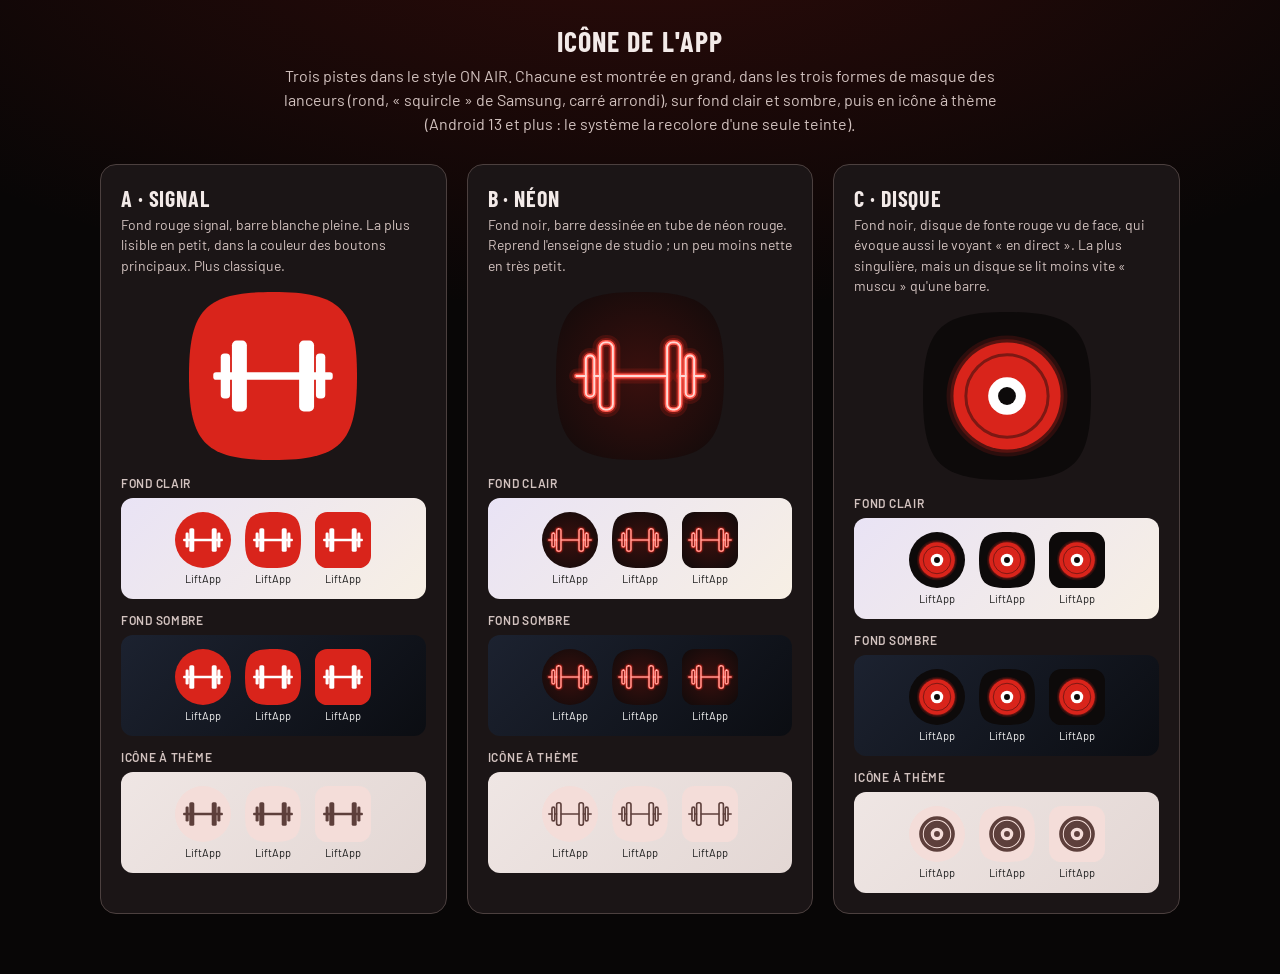
==== design-system/icon.html @ 5acf8a6c "docs(design): trois pistes d'icône à valider Co-Authored-By: Claude Opus 5.5 <noreply@anthropic.com>" ====
<!doctype html>
<html lang="fr">
<head>
<meta charset="utf-8">
<meta name="viewport" content="width=device-width, initial-scale=1">
<title>LiftApp · Icône</title>
<link href="https://fonts.googleapis.com/css2?family=Barlow:wght@400;600;700&family=Barlow+Condensed:wght@600;700&display=swap" rel="stylesheet">
<link rel="stylesheet" href="styles.css">
<style>
/* Mise en page de la démo uniquement. Les icônes sont dessinées en SVG sur la grille 108 x 108 d'une icône
   adaptative Android : seule la zone centrale de 72 x 72 est visible, découpée par le masque du lanceur. */
body{font-family:var(--font-body);color:var(--on-surface);background:var(--surface-container-lowest);background-image:var(--wash);min-height:100vh;padding:24px 16px 60px}
h1{font:700 28px var(--font-display);text-transform:uppercase;letter-spacing:.04em;text-align:center;margin:0 0 6px}
.intro{max-width:760px;margin:0 auto 28px;text-align:center;color:var(--on-surface-variant);line-height:1.5}
.options{display:grid;grid-template-columns:repeat(auto-fit,minmax(300px,1fr));gap:20px;max-width:1080px;margin:0 auto}
.card{background:var(--surface-container);border:1px solid var(--outline-variant);border-radius:16px;padding:20px}
.card h2{font:700 22px var(--font-display);text-transform:uppercase;letter-spacing:.04em;margin:0 0 4px}
.card p{margin:0 0 16px;color:var(--on-surface-variant);line-height:1.45;font-size:14px}
.hero{display:flex;justify-content:center;margin-bottom:16px}
.label{font:600 12px var(--font-body);color:var(--on-surface-variant);text-transform:uppercase;letter-spacing:.06em;margin:14px 0 8px}
.wall{display:flex;gap:14px;align-items:center;justify-content:center;padding:14px;border-radius:12px}
.wall.light{background:linear-gradient(135deg,#e9e3f5,#f7efe4)}
.wall.dark{background:linear-gradient(135deg,#1c2230,#0b0d12)}
.wall.themed{background:linear-gradient(135deg,#efe6e4,#e3d7d4)}
.app{display:flex;flex-direction:column;align-items:center;gap:4px;font-size:11px}
.wall.light .app,.wall.themed .app{color:#222}
.wall.dark .app{color:#eee}
svg{display:block}
</style>
</head>
<body>
<h1>Icône de l'app</h1>
<p class="intro">Trois pistes dans le style ON AIR. Chacune est montrée en grand, dans les trois formes de masque des
lanceurs (rond, « squircle » de Samsung, carré arrondi), sur fond clair et sombre, puis en icône à thème
(Android 13 et plus : le système la recolore d'une seule teinte).</p>
<div class="options" id="options"></div>

<script>
// Chaque piste : un fond et un premier plan, sur la grille 108 x 108. Le premier plan reste dans le cercle
// central de 66 de diamètre (zone sûre), le seul garanti visible quel que soit le masque.
const RED = '#D9241B', INK = '#0D0A0A';

const barbell = c => `
  <rect x="22" y="52" width="64" height="4" rx="1.5" fill="${c}"/>
  <rect x="32" y="35" width="8" height="38" rx="2.5" fill="${c}"/>
  <rect x="68" y="35" width="8" height="38" rx="2.5" fill="${c}"/>
  <rect x="26" y="42" width="5" height="24" rx="2" fill="${c}"/>
  <rect x="77" y="42" width="5" height="24" rx="2" fill="${c}"/>`;

// Barre en tubes de néon : les mêmes formes en contours, entourées de halos de plus en plus larges et transparents.
const neonShapes = `
  <rect x="32.5" y="36" width="7" height="36" rx="3"/>
  <rect x="68.5" y="36" width="7" height="36" rx="3"/>
  <rect x="25" y="43" width="4.5" height="22" rx="2.2"/>
  <rect x="78.5" y="43" width="4.5" height="22" rx="2.2"/>
  <path d="M40 54H68M29.5 54H32.5M75.5 54H78.5M20 54H25M83 54H88"/>`;
const neon = mono => mono
  ? `<g fill="none" stroke="currentColor" stroke-width="2.6" stroke-linecap="round">${neonShapes}</g>`
  : `<g fill="none" stroke-linecap="round" stroke-linejoin="round">
      <g stroke="#EB281E" stroke-opacity=".16" stroke-width="8">${neonShapes}</g>
      <g stroke="#EB281E" stroke-opacity=".32" stroke-width="4.6">${neonShapes}</g>
      <g stroke="#FF5A4E" stroke-width="2.6">${neonShapes}</g>
      <g stroke="#FFD9D5" stroke-width="1">${neonShapes}</g>
    </g>`;

// Disque de fonte vu de face, qui rappelle aussi le voyant rouge « en direct » d'un studio.
const plate = mono => mono
  ? `<path fill="currentColor" fill-rule="evenodd" d="M54 27a27 27 0 1 0 0 54a27 27 0 1 0 0-54zM54 32.5a21.5 21.5 0 1 0 0 43a21.5 21.5 0 1 0 0-43zM54 34a20 20 0 1 1 0 40a20 20 0 1 1 0-40zM54 44.5a9.5 9.5 0 1 0 0 19a9.5 9.5 0 1 0 0-19zM54 49.5a4.5 4.5 0 1 1 0 9a4.5 4.5 0 1 1 0-9z"/>`
  : `<circle cx="54" cy="54" r="30.5" fill="#EB281E" fill-opacity=".14"/>
     <circle cx="54" cy="54" r="28.6" fill="#EB281E" fill-opacity=".22"/>
     <circle cx="54" cy="54" r="27" fill="${RED}"/>
     <circle cx="54" cy="54" r="20.75" fill="none" stroke="${INK}" stroke-opacity=".45" stroke-width="1.5"/>
     <circle cx="54" cy="54" r="9.5" fill="#FFFFFF"/>
     <circle cx="54" cy="54" r="4.5" fill="${INK}"/>`;

// Le dessin occupe environ 50 sur 108, comme les icônes du système : il respire dans tous les masques.
const fit = (content, k) => `<g transform="translate(54 54) scale(${k}) translate(-54 -54)">${content}</g>`;

const OPTIONS = [
  {
    name: 'A · Signal',
    text: 'Fond rouge signal, barre blanche pleine. La plus lisible en petit, dans la couleur des boutons principaux. Plus classique.',
    bg: () => `<rect x="0" y="0" width="108" height="108" fill="${RED}"/>`,
    fg: mono => fit(barbell(mono ? 'currentColor' : '#FFFFFF'), .8)
  },
  {
    name: 'B · Néon',
    text: 'Fond noir, barre dessinée en tube de néon rouge. Reprend l\'enseigne de studio ; un peu moins nette en très petit.',
    bg: () => `<rect x="0" y="0" width="108" height="108" fill="${INK}"/>
               <rect x="0" y="0" width="108" height="108" fill="url(#wash)"/>`,
    fg: mono => fit(neon(mono), .8)
  },
  {
    name: 'C · Disque',
    text: 'Fond noir, disque de fonte rouge vu de face, qui évoque aussi le voyant « en direct ». La plus singulière, mais un disque se lit moins vite « muscu » qu\'une barre.',
    bg: () => `<rect x="0" y="0" width="108" height="108" fill="${INK}"/>`,
    fg: mono => fit(plate(mono), .85)
  }
];

// Masques des lanceurs, dessinés de 0 à 1 puis agrandis à la zone visible (18 à 90).
const FIT = 'transform="translate(18 18) scale(72)"';
const MASKS = {
  rond: `<circle cx=".5" cy=".5" r=".5" ${FIT}/>`,
  squircle: `<path d="M.5 0C.9 0 1 .1 1 .5S.9 1 .5 1 0 .9 0 .5 .1 0 .5 0z" ${FIT}/>`,
  carré: `<rect width="1" height="1" rx=".22" ${FIT}/>`
};

let uid = 0;
function icon(option, size, mask, mono = false) {
  const id = 'i' + (uid++);
  const background = mono
    ? `<rect x="0" y="0" width="108" height="108" fill="#F4DDD9"/>`
    : option.bg();
  return `<svg width="${size}" height="${size}" viewBox="18 18 72 72" role="img" aria-label="${option.name}"
      style="color:#5D3F3B">
    <defs>
      <clipPath id="${id}">${MASKS[mask]}</clipPath>
      <radialGradient id="wash" cx=".5" cy=".5" r=".5">
        <stop offset="0" stop-color="#D9241B" stop-opacity=".22"/><stop offset="1" stop-color="#D9241B" stop-opacity="0"/>
      </radialGradient>
    </defs>
    <g clip-path="url(#${id})">${background}${option.fg(mono)}</g>
  </svg>`;
}

const row = (option, wall, mono) => `<div class="wall ${wall}">${
  Object.keys(MASKS).map(mask => `<div class="app">${icon(option, 56, mask, mono)}<span>LiftApp</span></div>`).join('')
}</div>`;

document.getElementById('options').innerHTML = OPTIONS.map(option => `
  <section class="card">
    <h2>${option.name}</h2>
    <p>${option.text}</p>
    <div class="hero">${icon(option, 168, 'squircle')}</div>
    <div class="label">Fond clair</div>${row(option, 'light', false)}
    <div class="label">Fond sombre</div>${row(option, 'dark', false)}
    <div class="label">Icône à thème</div>${row(option, 'themed', true)}
  </section>`).join('');
</script>
</body>
</html>
---- design-system/styles.css ----
/* =========================================================================
   LiftApp Design System — « ON AIR »
   Ambiance enseigne de studio : noir profond, rouge signal lumineux, typo condensée.
   Structure Material 3 (rôles, échelle typo, formes, élévation, state layers).
   Thème sombre par défaut ; thème clair via :root[data-theme="light"].
   Toutes les paires fond / texte sont vérifiées par calcul (WCAG ≥ 4.5:1 pour le texte).
   ========================================================================= */
:root{
  /* ---- Couleur : rôles Material 3 (sombre) ----
     primary            = rouge clair pour texte, icônes, contours, états sélectionnés (7.5:1 sur surface)
     primary-container  = ROUGE SIGNAL de l'enseigne : boutons pleins, FAB, badge EN DIRECT (texte blanc 5.0:1)
     tertiary           = ambre « tally light » des studios, réservé aux records et aux minuteurs
     Neutres teintés vers le rouge (chauds), jamais de gris pur. */
  --primary:#FF7468;            --on-primary:#3B0805;
  --primary-container:#D9241B;  --on-primary-container:#FFFFFF;
  --secondary:#E7BDB6;          --on-secondary:#442925;
  --secondary-container:#5D3F3B;--on-secondary-container:#FFDAD5;
  --tertiary:#FFB547;           --on-tertiary:#432C00;
  --tertiary-container:#6B4500; --on-tertiary-container:#FFDDB0;
  --error:#FF8FAB;              --on-error:#5C0F27;
  --error-container:#8C1D3E;    --on-error-container:#FFD9E0;
  --success:#5BD98A;            --on-success:#00391B;          /* extension : séries validées */

  --background:#0D0A0A;         --on-background:#F3EAE8;
  --surface:#0D0A0A;            --on-surface:#F3EAE8;
  --surface-variant:#3B3132;    --on-surface-variant:#D2C2BF;
  --surface-container-lowest:#080606;
  --surface-container-low:#151011;
  --surface-container:#1B1516;
  --surface-container-high:#251E1F;
  --surface-container-highest:#302829;
  --outline:#9C8A87;            --outline-variant:#4C403F;
  --inverse-surface:#F3EAE8;    --inverse-on-surface:#2B2223;  --inverse-primary:#B3141B;
  --scrim:rgb(0 0 0 / .62);
  --shadow-ink:20 4 4;          /* ombres teintées vers le rouge sombre */

  /* ---- Signature « néon » : réservée aux moments forts (record battu, minuteur, EN DIRECT) ---- */
  --glow-signal:0 0 0 1px rgb(255 90 78 / .35), 0 0 18px rgb(235 40 30 / .45), 0 0 44px rgb(235 40 30 / .22);
  --glow-amber:0 0 0 1px rgb(255 190 90 / .35), 0 0 18px rgb(255 170 50 / .40), 0 0 40px rgb(255 170 50 / .18);
  --wash:radial-gradient(120% 70% at 50% -10%, rgb(217 36 27 / .18), transparent 60%);

  /* ---- Typographie : affichage condensé (Barlow Condensed) + texte (Barlow) ---- */
  --font-display:'Barlow Condensed','Roboto Condensed','Arial Narrow',sans-serif;
  --font-body:'Barlow','Roboto',-apple-system,'Segoe UI',sans-serif;
  --font-mono:ui-monospace,'Roboto Mono',monospace;

  /* ---- Formes (échelle M3) : angles nets façon enseigne ---- */
  --r-none:0; --r-xs:4px; --r-sm:8px; --r-md:12px; --r-lg:16px; --r-xl:24px; --r-full:999px;

  /* ---- Élévation 0–5 : tonale + ombre teintée (contact + ambiante) ---- */
  --elev-0:none;
  --elev-1:0 1px 2px rgb(var(--shadow-ink)/.45), 0 1px 3px 1px rgb(var(--shadow-ink)/.25);
  --elev-2:0 1px 2px rgb(var(--shadow-ink)/.45), 0 2px 6px 2px rgb(var(--shadow-ink)/.25);
  --elev-3:0 1px 3px rgb(var(--shadow-ink)/.45), 0 4px 8px 3px rgb(var(--shadow-ink)/.25);
  --elev-4:0 2px 3px rgb(var(--shadow-ink)/.45), 0 6px 10px 4px rgb(var(--shadow-ink)/.25);
  --elev-5:0 4px 4px rgb(var(--shadow-ink)/.45), 0 8px 12px 6px rgb(var(--shadow-ink)/.25);

  /* ---- State layers (opacités M3) ---- */
  --state-hover:.08; --state-focus:.10; --state-pressed:.10; --state-dragged:.16; --state-disabled:.38;

  /* ---- Espacement : grille de 4 dp ---- */
  --sp-2:2px; --sp-4:4px; --sp-8:8px; --sp-12:12px; --sp-16:16px; --sp-20:20px;
  --sp-24:24px; --sp-32:32px; --sp-48:48px; --sp-64:64px;
  --opt-1:1px; --opt-3:3px;   /* ajustements optiques hors grille */

  /* ---- Mouvement (M3) ---- */
  --dur-short:100ms; --dur-fast:150ms; --dur-base:250ms; --dur-medium:350ms; --dur-slow:500ms;
  --ease:cubic-bezier(.2,0,0,1);                /* standard */
  --ease-emphasized:cubic-bezier(.05,.7,.1,1);  /* emphasized decelerate */
  --ease-spring:cubic-bezier(.34,1.4,.5,1);     /* léger dépassement pour les célébrations */

  /* ---- Icônes : sprite SVG inline, trait Material ---- */
  --icon-size:24px; --icon-stroke:2;

  --ring:rgb(255 116 104 / .55);
  --focus-ring:0 0 0 2px var(--surface), 0 0 0 4px var(--ring);
  color-scheme:dark;
}

/* ---- Thème clair « studio de jour » : mêmes rôles, valeurs recalculées ---- */
:root[data-theme="light"]{
  --primary:#B8121A;            --on-primary:#FFFFFF;
  --primary-container:#D9241B;  --on-primary-container:#FFFFFF;
  --secondary:#775652;          --on-secondary:#FFFFFF;
  --secondary-container:#FFDAD5;--on-secondary-container:#2C1512;
  --tertiary:#7E5000;           --on-tertiary:#FFFFFF;
  --tertiary-container:#FFDDB0; --on-tertiary-container:#291800;
  --error:#A8174A;              --on-error:#FFFFFF;
  --error-container:#FFD9E0;    --on-error-container:#3E0016;
  --success:#196B3B;            --on-success:#FFFFFF;
  --background:#FFF8F6;         --on-background:#221919;
  --surface:#FFF8F6;            --on-surface:#221919;
  --surface-variant:#F4DDD9;    --on-surface-variant:#554240;
  --surface-container-lowest:#FFFFFF;
  --surface-container-low:#FCF0EE;
  --surface-container:#F7EAE8;
  --surface-container-high:#F1E4E2;
  --surface-container-highest:#EBDEDB;
  --outline:#86716E;            --outline-variant:#D9C1BD;
  --inverse-surface:#382E2D;    --inverse-on-surface:#FFEDEA;  --inverse-primary:#FF7468;
  --scrim:rgb(0 0 0 / .32);
  --shadow-ink:60 20 18;
  --elev-1:0 1px 2px rgb(var(--shadow-ink)/.18), 0 1px 3px 1px rgb(var(--shadow-ink)/.10);
  --elev-2:0 1px 2px rgb(var(--shadow-ink)/.18), 0 2px 6px 2px rgb(var(--shadow-ink)/.10);
  --elev-3:0 1px 3px rgb(var(--shadow-ink)/.18), 0 4px 8px 3px rgb(var(--shadow-ink)/.10);
  --elev-4:0 2px 3px rgb(var(--shadow-ink)/.18), 0 6px 10px 4px rgb(var(--shadow-ink)/.10);
  --elev-5:0 4px 4px rgb(var(--shadow-ink)/.18), 0 8px 12px 6px rgb(var(--shadow-ink)/.10);
  --glow-signal:0 0 0 1px rgb(217 36 27 / .25), 0 0 16px rgb(217 36 27 / .30);
  --glow-amber:0 0 0 1px rgb(200 130 0 / .25), 0 0 16px rgb(255 170 50 / .30);
  --wash:radial-gradient(120% 70% at 50% -10%, rgb(217 36 27 / .08), transparent 60%);
  --ring:rgb(184 18 26 / .45);
  color-scheme:light;
}

*{box-sizing:border-box;margin:0;padding:0}

/* =========================================================================
   TYPOGRAPHIE — échelle M3 (15 styles). Display/headline condensés et serrés,
   corps aéré, labels en capitales espacées façon studio. Chiffres tabulaires.
   ========================================================================= */
.t-display-l {font:700 57px/1.0 var(--font-display);letter-spacing:-.01em;font-variant-numeric:tabular-nums}
.t-display-m {font:700 45px/1.04 var(--font-display);letter-spacing:-.005em;font-variant-numeric:tabular-nums}
.t-display-s {font:700 36px/1.1 var(--font-display);font-variant-numeric:tabular-nums}
.t-headline-l{font:700 32px/1.12 var(--font-display);text-transform:uppercase;letter-spacing:.01em}
.t-headline-m{font:700 28px/1.14 var(--font-display);text-transform:uppercase;letter-spacing:.015em}
.t-headline-s{font:700 24px/1.17 var(--font-display);text-transform:uppercase;letter-spacing:.02em}
.t-title-l   {font:600 22px/1.27 var(--font-body)}
.t-title-m   {font:600 16px/1.5 var(--font-body);letter-spacing:.01em}
.t-title-s   {font:600 14px/1.43 var(--font-body);letter-spacing:.01em}
.t-body-l    {font:400 16px/1.5 var(--font-body);letter-spacing:.01em}
.t-body-m    {font:400 14px/1.43 var(--font-body);letter-spacing:.015em}
.t-body-s    {font:400 12px/1.33 var(--font-body);letter-spacing:.025em}
.t-label-l   {font:600 14px/1.43 var(--font-body);letter-spacing:.02em}
.t-label-m   {font:600 12px/1.33 var(--font-body);letter-spacing:.08em;text-transform:uppercase}
.t-label-s   {font:600 11px/1.45 var(--font-body);letter-spacing:.1em;text-transform:uppercase}
.muted{color:var(--on-surface-variant)}

/* =========================================================================
   ACTIONS
   ========================================================================= */
/* State layer générique : superpose la couleur du contenu avec l'opacité M3 */
.sl{position:relative;isolation:isolate;overflow:hidden}
.sl::after{content:"";position:absolute;inset:0;background:currentColor;opacity:0;transition:opacity var(--dur-fast) var(--ease);z-index:-1;pointer-events:none}
.sl:hover::after,.sl.is-hover::after{opacity:var(--state-hover)}
.sl:active::after,.sl.is-pressed::after{opacity:var(--state-pressed)}
.sl:focus-visible,.sl.is-focus{outline:none;box-shadow:var(--focus-ring)}

/* Boutons communs : elevated / filled / filled-tonal / outlined / text */
.btn{display:inline-flex;align-items:center;justify-content:center;gap:var(--sp-8);min-height:40px;padding:0 var(--sp-24);
  border-radius:var(--r-sm);border:1px solid transparent;cursor:pointer;font:600 14px/1 var(--font-body);letter-spacing:.06em;text-transform:uppercase;white-space:nowrap}
.btn .ico{--icon-size:18px;margin-left:calc(-1 * var(--sp-8))}
.btn-filled  {background:var(--primary-container);color:var(--on-primary-container)}
.btn-tonal   {background:var(--secondary-container);color:var(--on-secondary-container)}
.btn-elevated{background:var(--surface-container-low);color:var(--primary);box-shadow:var(--elev-1)}
.btn-outlined{background:transparent;color:var(--primary);border-color:var(--outline)}
.btn-text    {background:transparent;color:var(--primary);padding:0 var(--sp-12)}
.btn-lg{min-height:56px;font-size:16px;border-radius:var(--r-md);padding:0 var(--sp-32)}
.btn.is-disabled,.btn:disabled{background:rgb(from var(--on-surface) r g b / .12);color:rgb(from var(--on-surface) r g b / var(--state-disabled));box-shadow:none;border-color:transparent;cursor:not-allowed}
.btn-outlined.is-disabled{background:transparent;border-color:rgb(from var(--on-surface) r g b / .12)}
.btn-text.is-disabled{background:transparent}

/* Boutons icône : standard / filled / tonal / outlined + bascule */
.icbtn{width:40px;height:40px;display:inline-flex;align-items:center;justify-content:center;border-radius:var(--r-full);border:1px solid transparent;cursor:pointer;color:var(--on-surface-variant);background:transparent}
.icbtn-touch{margin:4px} /* zone tactile 48 dp autour d'un bouton de 40 */
.icbtn-filled  {background:var(--primary-container);color:var(--on-primary-container)}
.icbtn-tonal   {background:var(--secondary-container);color:var(--on-secondary-container)}
.icbtn-outlined{border-color:var(--outline);color:var(--on-surface-variant)}
.icbtn.is-selected{color:var(--primary)}
.icbtn-filled.is-off{background:var(--surface-container-highest);color:var(--primary)}
.icbtn-outlined.is-selected{background:var(--inverse-surface);color:var(--inverse-on-surface);border-color:transparent}
.icbtn.is-disabled{color:rgb(from var(--on-surface) r g b / var(--state-disabled));background:transparent;cursor:not-allowed}

/* FAB : regular / small / large / extended */
.fab{display:inline-flex;align-items:center;justify-content:center;gap:var(--sp-12);width:56px;height:56px;border-radius:var(--r-lg);border:none;cursor:pointer;
  background:var(--primary-container);color:var(--on-primary-container);box-shadow:var(--elev-3)}
.fab-small{width:40px;height:40px;border-radius:var(--r-md)}
.fab-small .ico{--icon-size:20px}
.fab-large{width:96px;height:96px;border-radius:var(--r-xl)}
.fab-large .ico{--icon-size:36px}
.fab-extended{width:auto;padding:0 var(--sp-20) 0 var(--sp-16);font:600 15px var(--font-body);letter-spacing:.06em;text-transform:uppercase}
.fab-tertiary{background:var(--tertiary-container);color:var(--on-tertiary-container)}

/* Boutons segmentés : choix simple ou multiple */
.seg{display:inline-flex;border:1px solid var(--outline);border-radius:var(--r-full);overflow:hidden}
.seg .s{min-height:40px;padding:0 var(--sp-16);display:flex;align-items:center;gap:var(--sp-8);font:600 13px var(--font-body);letter-spacing:.04em;color:var(--on-surface);cursor:pointer}
.seg .s+.s{border-left:1px solid var(--outline)}
.seg .s.on{background:var(--secondary-container);color:var(--on-secondary-container)}
.seg .s .ico{--icon-size:18px}

/* =========================================================================
   COMMUNICATION
   ========================================================================= */
.badge-dot{width:6px;height:6px;border-radius:var(--r-full);background:var(--error);display:inline-block}
.badge{min-width:16px;height:16px;padding:0 var(--sp-4);border-radius:var(--r-full);background:var(--error);color:var(--on-error);font:700 11px/16px var(--font-body);text-align:center;display:inline-block}
.badge-anchor{position:relative;display:inline-flex}
.badge-anchor .badge{position:absolute;top:-4px;left:14px}
.badge-anchor .badge-dot{position:absolute;top:0;right:0}

/* Badge signature EN DIRECT (extension « ON AIR ») */
.onair{display:inline-flex;align-items:center;gap:var(--sp-8);height:28px;padding:0 var(--sp-12);border-radius:var(--r-xs);
  background:var(--primary-container);color:var(--on-primary-container);font:700 14px/1 var(--font-display);letter-spacing:.14em;text-transform:uppercase;box-shadow:var(--glow-signal)}
.onair .dot{width:8px;height:8px;border-radius:var(--r-full);background:currentColor;animation:pulse 1.6s var(--ease) infinite}
.onair.is-off{background:transparent;color:var(--on-surface-variant);box-shadow:0 0 0 1px var(--outline-variant)}
.onair.is-off .dot{animation:none;opacity:.5}
@keyframes pulse{0%,100%{opacity:1}50%{opacity:.35}}

/* Indicateurs de progression */
.lin{height:4px;border-radius:var(--r-full);background:var(--secondary-container);overflow:hidden;position:relative}
.lin>i{position:absolute;inset:0 auto 0 0;background:var(--primary);border-radius:var(--r-full)}
.lin.ind>i{width:40%;animation:linmove 1.4s var(--ease) infinite}
@keyframes linmove{0%{left:-40%}100%{left:100%}}
.circ{width:48px;height:48px;transform:rotate(-90deg)}
.circ .trk{fill:none;stroke:var(--secondary-container);stroke-width:4}
.circ .bar{fill:none;stroke:var(--primary);stroke-width:4;stroke-linecap:round}
.circ.ind{animation:spin 1.2s linear infinite}
@keyframes spin{to{transform:rotate(270deg)}}

/* Snackbar */
.snackbar{display:flex;align-items:center;gap:var(--sp-8);min-height:48px;padding:var(--sp-4) var(--sp-8) var(--sp-4) var(--sp-16);border-radius:var(--r-xs);
  background:var(--inverse-surface);color:var(--inverse-on-surface);font:400 14px var(--font-body);box-shadow:var(--elev-3);max-width:344px}
.snackbar .msg{flex:1;padding:var(--sp-8) 0}
.snackbar .act{color:var(--inverse-primary);font:700 14px var(--font-body);letter-spacing:.06em;text-transform:uppercase;padding:var(--sp-8) var(--sp-12);cursor:pointer}

/* Info-bulles : simple / riche */
.tip{display:inline-block;padding:var(--sp-4) var(--sp-8);border-radius:var(--r-xs);background:var(--inverse-surface);color:var(--inverse-on-surface);font:400 12px var(--font-body)}
.tip-rich{max-width:300px;padding:var(--sp-12) var(--sp-16) var(--sp-8);border-radius:var(--r-md);background:var(--surface-container);color:var(--on-surface-variant);box-shadow:var(--elev-2);font:400 14px/1.43 var(--font-body)}
.tip-rich .h{color:var(--on-surface);font:600 14px var(--font-body);margin-bottom:var(--sp-4)}
.tip-rich .act{color:var(--primary);font:700 13px var(--font-body);letter-spacing:.06em;text-transform:uppercase;margin-top:var(--sp-8);padding:var(--sp-8) 0;display:inline-block}

/* =========================================================================
   CONTAINMENT
   ========================================================================= */
.card{border-radius:var(--r-md);padding:var(--sp-16);color:var(--on-surface)}
.card-elevated{background:var(--surface-container-low);box-shadow:var(--elev-1)}
.card-filled  {background:var(--surface-container-highest)}
.card-outlined{background:var(--surface);border:1px solid var(--outline-variant)}
.card.is-signal{box-shadow:var(--glow-amber);outline:1px solid var(--tertiary)}  /* record battu */

/* Carrousel (multi-browse) */
.carousel{display:flex;gap:var(--sp-8);overflow-x:auto;padding-bottom:6px}
.carousel::-webkit-scrollbar{height:0}
.carousel .it{flex:0 0 auto;height:180px;border-radius:var(--r-xl);overflow:hidden;position:relative;background:var(--surface-container-high)}
.carousel .it.l{width:200px}.carousel .it.m{width:110px}.carousel .it.s{width:48px}
.carousel .it .cap{position:absolute;left:var(--sp-12);bottom:var(--sp-12);right:var(--sp-12);color:#FFFFFF;font:700 18px/1.1 var(--font-display);text-transform:uppercase;text-shadow:0 1px 6px rgb(0 0 0/.6)}
.carousel .ph{position:absolute;inset:0;background:linear-gradient(160deg,var(--primary-container),var(--surface-container-lowest) 85%)}
.carousel .ph.b{background:linear-gradient(160deg,var(--tertiary-container),var(--surface-container-lowest) 85%)}
.carousel .ph.c{background:linear-gradient(160deg,var(--secondary-container),var(--surface-container-lowest) 85%)}

/* Séparateurs */
.divider{height:1px;background:var(--outline-variant);border:0}
.divider.inset{margin-left:var(--sp-16)}
.divider.middle{margin:0 var(--sp-16)}

/* Éléments de liste : 1, 2 ou 3 lignes */
.li{display:flex;align-items:center;gap:var(--sp-16);padding:var(--sp-8) var(--sp-24) var(--sp-8) var(--sp-16);min-height:56px;color:var(--on-surface);background:var(--surface)}
.li.two{min-height:72px}.li.three{min-height:88px;align-items:flex-start;padding-top:var(--sp-12)}
.li .lead{flex:0 0 auto;color:var(--on-surface-variant);display:flex}
.li .lead.thumb{width:56px;height:56px;border-radius:var(--r-sm);background:linear-gradient(150deg,var(--surface-container-highest),var(--surface-container-low));align-items:center;justify-content:center}
.li .lead.avatar{width:40px;height:40px;border-radius:var(--r-full);background:var(--primary-container);color:var(--on-primary-container);font:700 16px var(--font-display);align-items:center;justify-content:center}
.li .txt{flex:1;min-width:0}
.li .h{font:400 16px/1.5 var(--font-body);color:var(--on-surface)}
.li .s{font:400 14px/1.43 var(--font-body);color:var(--on-surface-variant)}
.li .over{font:600 11px var(--font-body);letter-spacing:.1em;text-transform:uppercase;color:var(--on-surface-variant)}
.li .trail{color:var(--on-surface-variant);font:400 11px var(--font-body);display:flex;align-items:center;gap:var(--sp-8)}
.li .trail.num{font:700 20px var(--font-display);color:var(--on-surface)}

/* Feuille du bas : standard / modale */
.sheet{background:var(--surface-container-low);border-radius:var(--r-xl) var(--r-xl) 0 0;padding:var(--sp-8) var(--sp-16) var(--sp-24);box-shadow:var(--elev-1);color:var(--on-surface)}
.sheet .handle{width:32px;height:4px;border-radius:var(--r-full);background:var(--on-surface-variant);opacity:.4;margin:var(--sp-8) auto var(--sp-16)}
.sheet-host{position:relative;border-radius:var(--r-md);overflow:hidden;background:var(--surface);height:300px;display:flex;flex-direction:column;justify-content:flex-end}
.sheet-host .scrim{position:absolute;inset:0;background:var(--scrim)}
.sheet-host .sheet{position:relative}

/* Dialogue : basique / plein écran */
.dialog{background:var(--surface-container-high);border-radius:var(--r-xl);padding:var(--sp-24);max-width:312px;box-shadow:var(--elev-3);color:var(--on-surface)}
.dialog .ic{color:var(--secondary);display:flex;justify-content:center;margin-bottom:var(--sp-16)}
.dialog .h{font:700 24px/1.2 var(--font-display);text-transform:uppercase;letter-spacing:.02em;margin-bottom:var(--sp-16)}
.dialog .b{font:400 14px/1.43 var(--font-body);color:var(--on-surface-variant)}
.dialog .acts{display:flex;justify-content:flex-end;gap:var(--sp-8);margin-top:var(--sp-24)}
.dialog-full{background:var(--surface);border-radius:var(--r-md);overflow:hidden;width:300px;border:1px solid var(--outline-variant)}
.dialog-full .bar{display:flex;align-items:center;gap:var(--sp-8);height:56px;padding:0 var(--sp-8) 0 var(--sp-4)}
.dialog-full .bar .ttl{flex:1;font:600 18px var(--font-body)}

/* =========================================================================
   NAVIGATION
   ========================================================================= */
/* Barre d'app supérieure : center-aligned / small / medium / large */
.appbar{display:flex;align-items:center;gap:var(--sp-4);height:64px;padding:0 var(--sp-4);background:var(--surface);color:var(--on-surface)}
.appbar .ttl{flex:1;font:700 22px/1 var(--font-display);text-transform:uppercase;letter-spacing:.03em;padding-left:var(--sp-12);white-space:nowrap;overflow:hidden;text-overflow:ellipsis}
.appbar.center .ttl{text-align:center;padding-left:0}
.appbar.scrolled{background:var(--surface-container)}
.appbar-tall{background:var(--surface);color:var(--on-surface);padding:0 var(--sp-4) var(--sp-24)}
.appbar-tall .row{display:flex;height:64px;align-items:center;justify-content:space-between}
.appbar-tall .big{padding:0 var(--sp-12);font:700 28px/1.1 var(--font-display);text-transform:uppercase;letter-spacing:.02em}
.appbar-tall.large .big{font-size:40px;padding-top:var(--sp-24)}

/* Barre de navigation du bas */
.navbar{display:flex;height:80px;background:var(--surface-container);color:var(--on-surface-variant)}
.navbar .ni{flex:1;display:flex;flex-direction:column;align-items:center;justify-content:center;gap:var(--sp-4);font:600 12px var(--font-body);letter-spacing:.02em;cursor:pointer}
.navbar .pill{width:64px;height:32px;border-radius:var(--r-full);display:flex;align-items:center;justify-content:center}
.navbar .ni.on{color:var(--on-surface)}
.navbar .ni.on .pill{background:var(--primary-container);color:var(--on-primary-container)}

/* Rail de navigation */
.rail{width:80px;display:flex;flex-direction:column;align-items:center;gap:var(--sp-12);padding:var(--sp-12) 0;background:var(--surface);color:var(--on-surface-variant);border-right:1px solid var(--outline-variant)}
.rail .ni{display:flex;flex-direction:column;align-items:center;gap:var(--sp-4);font:600 12px var(--font-body)}
.rail .pill{width:56px;height:32px;border-radius:var(--r-full);display:flex;align-items:center;justify-content:center}
.rail .ni.on{color:var(--on-surface)}.rail .ni.on .pill{background:var(--primary-container);color:var(--on-primary-container)}

/* Tiroir de navigation : standard / modal */
.drawer{width:280px;background:var(--surface-container-low);border-radius:0 var(--r-lg) var(--r-lg) 0;padding:var(--sp-12);color:var(--on-surface-variant)}
.drawer .hd{font:600 11px var(--font-body);letter-spacing:.1em;text-transform:uppercase;padding:var(--sp-16) var(--sp-16) var(--sp-8)}
.drawer .di{display:flex;align-items:center;gap:var(--sp-12);height:56px;padding:0 var(--sp-24) 0 var(--sp-16);border-radius:var(--r-full);font:600 14px var(--font-body)}
.drawer .di .ct{margin-left:auto;font:600 12px var(--font-body)}
.drawer .di.on{background:var(--secondary-container);color:var(--on-secondary-container)}
.drawer.modal{box-shadow:var(--elev-1)}

/* Onglets : primaires / secondaires */
.tabs{display:flex;background:var(--surface);border-bottom:1px solid var(--outline-variant);overflow-x:auto}
.tabs .tb{flex:1;min-width:90px;height:48px;display:flex;align-items:center;justify-content:center;gap:var(--sp-8);position:relative;color:var(--on-surface-variant);font:600 14px var(--font-body);letter-spacing:.04em;cursor:pointer;white-space:nowrap;padding:0 var(--sp-16)}
.tabs.primary .tb.on{color:var(--primary)}
.tabs.primary .tb.on::after{content:"";position:absolute;bottom:0;left:28%;right:28%;height:3px;border-radius:3px 3px 0 0;background:var(--primary)}
.tabs.secondary .tb.on{color:var(--on-surface)}
.tabs.secondary .tb.on::after{content:"";position:absolute;bottom:0;left:0;right:0;height:2px;background:var(--primary)}
.tabs.scroll .tb{flex:0 0 auto}

/* Recherche : barre + vue */
.searchbar{display:flex;align-items:center;gap:var(--sp-16);height:56px;padding:0 var(--sp-16);border-radius:var(--r-full);background:var(--surface-container-high);color:var(--on-surface-variant);font:400 16px var(--font-body)}
.searchbar .q{flex:1}
.searchbar .q.typed{color:var(--on-surface)}
.searchview{background:var(--surface-container-high);border-radius:var(--r-xl);overflow:hidden;width:320px}
.searchview .searchbar{border-radius:0;background:transparent}
.searchview .li{background:transparent}

/* Menu déroulant */
.menu{min-width:200px;padding:var(--sp-8) 0;border-radius:var(--r-xs);background:var(--surface-container);box-shadow:var(--elev-2);color:var(--on-surface)}
.menu .mi{display:flex;align-items:center;gap:var(--sp-12);height:48px;padding:0 var(--sp-12);font:400 14px var(--font-body);cursor:pointer}
.menu .mi .ico{color:var(--on-surface-variant)}
.menu .mi.on{background:var(--secondary-container);color:var(--on-secondary-container)}
.menu .mi.danger{color:var(--error)}.menu .mi.danger .ico{color:var(--error)}
.menu .mi.is-disabled{color:rgb(from var(--on-surface) r g b / var(--state-disabled))}
.menu .sep{height:1px;background:var(--outline-variant);margin:var(--sp-8) 0}

/* =========================================================================
   SÉLECTION
   ========================================================================= */
.cb{width:18px;height:18px;border-radius:2px;border:2px solid var(--on-surface-variant);display:inline-flex;align-items:center;justify-content:center;color:var(--on-primary-container)}
.cb.on,.cb.mixed{background:var(--primary-container);border-color:var(--primary-container)}
.cb.err{border-color:var(--error)}
.cb.is-disabled{border-color:rgb(from var(--on-surface) r g b / var(--state-disabled))}
.cb .ico{--icon-size:14px;--icon-stroke:3}
.target{width:40px;height:40px;display:inline-flex;align-items:center;justify-content:center;border-radius:var(--r-full)}

.chip{display:inline-flex;align-items:center;gap:var(--sp-8);height:32px;padding:0 var(--sp-16);border-radius:var(--r-sm);border:1px solid var(--outline-variant);
  background:transparent;color:var(--on-surface-variant);font:600 14px var(--font-body);letter-spacing:.01em;cursor:pointer;white-space:nowrap}
.chip .ico{--icon-size:18px}
.chip-assist{color:var(--on-surface)}
.chip-assist .ico{color:var(--primary)}
.chip-filter.on{background:var(--secondary-container);color:var(--on-secondary-container);border-color:transparent;padding-left:var(--sp-8)}
.chip-input{padding:0 var(--sp-8) 0 var(--sp-12);color:var(--on-surface-variant)}
.chip-input.on{background:var(--secondary-container);color:var(--on-secondary-container);border-color:transparent}
.chip-suggest{color:var(--on-surface-variant)}
.chip-elevated{background:var(--surface-container-low);border-color:transparent;box-shadow:var(--elev-1)}
.chip.is-disabled{color:rgb(from var(--on-surface) r g b / var(--state-disabled));border-color:rgb(from var(--on-surface) r g b / .12)}

.radio{width:20px;height:20px;border-radius:var(--r-full);border:2px solid var(--on-surface-variant);display:inline-flex;align-items:center;justify-content:center}
.radio.on{border-color:var(--primary)}
.radio.on::after{content:"";width:10px;height:10px;border-radius:var(--r-full);background:var(--primary)}
.radio.is-disabled{border-color:rgb(from var(--on-surface) r g b / var(--state-disabled))}

.switch{width:52px;height:32px;border-radius:var(--r-full);border:2px solid var(--outline);background:var(--surface-container-highest);position:relative;display:inline-block;cursor:pointer}
.switch::after{content:"";position:absolute;top:6px;left:6px;width:16px;height:16px;border-radius:var(--r-full);background:var(--outline);transition:all var(--dur-base) var(--ease-spring)}
.switch.on{background:var(--primary-container);border-color:var(--primary-container)}
.switch.on::after{left:22px;top:2px;width:24px;height:24px;background:var(--on-primary-container)}
.switch.is-disabled{opacity:var(--state-disabled)}

.slider{position:relative;height:44px;width:240px}
.slider .trk{position:absolute;top:20px;left:0;right:0;height:4px;border-radius:var(--r-full);background:var(--secondary-container)}
.slider .act{position:absolute;top:18px;height:8px;border-radius:var(--r-full);background:var(--primary)}
.slider .thumb{position:absolute;top:12px;width:4px;height:20px;border-radius:2px;background:var(--primary);transform:translateX(-2px)}
.slider .tick{position:absolute;top:20px;width:4px;height:4px;border-radius:var(--r-full);background:var(--on-secondary-container);opacity:.6}
.slider .val{position:absolute;top:-22px;transform:translateX(-50%);background:var(--inverse-surface);color:var(--inverse-on-surface);font:700 14px var(--font-display);padding:2px var(--sp-8);border-radius:var(--r-full)}

/* Sélecteurs de date et d'heure */
.picker{background:var(--surface-container-high);border-radius:var(--r-xl);padding:var(--sp-16) var(--sp-12);width:300px;color:var(--on-surface);box-shadow:var(--elev-3)}
.picker .ph{font:600 12px var(--font-body);letter-spacing:.08em;text-transform:uppercase;color:var(--on-surface-variant);padding:0 var(--sp-12)}
.picker .pv{font:700 32px/1.2 var(--font-display);text-transform:uppercase;padding:var(--sp-8) var(--sp-12) var(--sp-12);border-bottom:1px solid var(--outline-variant)}
.picker .grid{display:grid;grid-template-columns:repeat(7,1fr);gap:2px;margin-top:var(--sp-12);text-align:center;font:400 13px var(--font-body)}
.picker .grid .d{height:36px;display:flex;align-items:center;justify-content:center;border-radius:var(--r-full)}
.picker .grid .w{font-weight:600;color:var(--on-surface-variant)}
.picker .grid .sel{background:var(--primary-container);color:var(--on-primary-container);font-weight:700}
.picker .grid .today{box-shadow:inset 0 0 0 1px var(--primary);color:var(--primary)}
.picker .grid .mark{position:relative}
.picker .grid .mark::after{content:"";position:absolute;bottom:4px;width:4px;height:4px;border-radius:var(--r-full);background:var(--tertiary)}
.picker .acts{display:flex;justify-content:flex-end;gap:var(--sp-8);margin-top:var(--sp-8)}
.timefields{display:flex;align-items:center;justify-content:center;gap:var(--sp-8);margin:var(--sp-16) 0}
.timefields .tf{width:96px;height:80px;border-radius:var(--r-sm);background:var(--surface-container-highest);display:flex;align-items:center;justify-content:center;font:700 52px var(--font-display);font-variant-numeric:tabular-nums}
.timefields .tf.on{background:var(--primary-container);color:var(--on-primary-container)}
.timefields .colon{font:700 52px var(--font-display)}

/* =========================================================================
   SAISIE DE TEXTE : filled / outlined
   ========================================================================= */
.tf-wrap{width:260px}
.field{position:relative;height:56px;border-radius:var(--r-xs) var(--r-xs) 0 0;background:var(--surface-container-highest);border-bottom:1px solid var(--on-surface-variant);
  display:flex;align-items:center;gap:var(--sp-12);padding:0 var(--sp-16);color:var(--on-surface)}
.field .lab{position:absolute;left:var(--sp-16);top:8px;font:400 12px var(--font-body);color:var(--on-surface-variant)}
.field.empty .lab{top:18px;font-size:16px}
.field .v{font:400 16px var(--font-body);padding-top:16px;flex:1}
.field.lead .lab{left:52px}
.field .ico{color:var(--on-surface-variant)}
.field.focus{border-bottom:2px solid var(--primary)}
.field.focus .lab{color:var(--primary)}
.field.error{border-bottom:2px solid var(--error)}
.field.error .lab,.field.error .ico.tr{color:var(--error)}
.field.is-disabled{opacity:var(--state-disabled)}
.field.outlined{background:transparent;border:1px solid var(--outline);border-radius:var(--r-xs)}
.field.outlined .lab{top:-8px;padding:0 var(--sp-4);left:12px;background:var(--surface)}
.field.outlined.empty .lab{top:18px;background:transparent}
.field.outlined .v{padding-top:0}
.field.outlined.focus{border:2px solid var(--primary)}
.field.outlined.error{border:2px solid var(--error)}
.field .unit{font:600 14px var(--font-body);color:var(--on-surface-variant)}
.helper{font:400 12px var(--font-body);color:var(--on-surface-variant);padding:var(--sp-4) var(--sp-16) 0;display:flex;justify-content:space-between}
.helper.error{color:var(--error)}

/* =========================================================================
   EXTENSIONS MÉTIER (musculation) — construites uniquement avec les tokens
   ========================================================================= */
/* Ligne de série : n°, précédent, poids, reps, validation */
.setrow{display:grid;grid-template-columns:32px 1fr 76px 64px 48px;align-items:center;gap:var(--sp-8);height:52px;padding:0 var(--sp-8);border-radius:var(--r-sm);color:var(--on-surface)}
.setrow .n{font:700 18px var(--font-display);text-align:center;color:var(--on-surface-variant)}
.setrow .n.w{color:var(--tertiary);font-size:14px;letter-spacing:.06em}
.setrow .n.d{color:var(--secondary);font-size:14px;letter-spacing:.06em}
.setrow .prev{font:400 13px var(--font-body);color:var(--on-surface-variant)}
.setrow .in{height:40px;border-radius:var(--r-sm);background:var(--surface-container-highest);display:flex;align-items:center;justify-content:center;font:700 22px var(--font-display);font-variant-numeric:tabular-nums}
.setrow .ok{width:40px;height:40px;border-radius:var(--r-sm);border:2px solid var(--outline);display:flex;align-items:center;justify-content:center;color:transparent;margin:auto}
.setrow.done{background:rgb(from var(--success) r g b / .14)}
.setrow.done .ok{background:var(--success);border-color:var(--success);color:var(--on-success)}
.setrow.done .in{background:transparent}
.setrow.head{height:28px;font:600 11px var(--font-body);letter-spacing:.1em;text-transform:uppercase;color:var(--on-surface-variant)}
.setrow.head>*{text-align:center}.setrow.head>:nth-child(2){text-align:left}

/* Minuteur de repos : gros chiffres + lueur ambre */
.timer{display:flex;flex-direction:column;align-items:center;gap:var(--sp-8);padding:var(--sp-16) var(--sp-24);border-radius:var(--r-lg);background:var(--surface-container-lowest);border:1px solid var(--tertiary);box-shadow:var(--glow-amber)}
.timer .lbl{font:600 12px var(--font-body);letter-spacing:.14em;text-transform:uppercase;color:var(--tertiary)}
.timer .t{font:700 64px/1 var(--font-display);color:var(--tertiary);font-variant-numeric:tabular-nums;letter-spacing:.02em}
.timer .row{display:flex;gap:var(--sp-8)}

/* Anneau hebdomadaire */
.ring{position:relative;width:128px;height:128px}
.ring svg{width:100%;height:100%;transform:rotate(-90deg)}
.ring .trk{fill:none;stroke:var(--surface-container-highest);stroke-width:12}
.ring .bar{fill:none;stroke:var(--primary-container);stroke-width:12;stroke-linecap:round;filter:drop-shadow(0 0 6px rgb(235 40 30 / .55))}
.ring .c{position:absolute;inset:0;display:flex;flex-direction:column;align-items:center;justify-content:center}
.ring .c .big{font:700 36px/1 var(--font-display);font-variant-numeric:tabular-nums}
.ring .c .sm{font:600 11px var(--font-body);letter-spacing:.1em;text-transform:uppercase;color:var(--on-surface-variant)}

/* Tuile de statistique */
.stat{padding:var(--sp-12) var(--sp-16);border-radius:var(--r-md);background:var(--surface-container);display:flex;flex-direction:column;gap:var(--sp-2)}
.stat .k{font:600 11px var(--font-body);letter-spacing:.1em;text-transform:uppercase;color:var(--on-surface-variant)}
.stat .v{font:700 30px/1.05 var(--font-display);font-variant-numeric:tabular-nums}
.stat .v small{font:600 14px var(--font-body);color:var(--on-surface-variant);margin-left:2px}
.stat .d{font:600 12px var(--font-body);color:var(--success)}

/* Icône — sprite SVG inline : <svg class="ico"><use href="#i-home"/></svg> */
.ico{width:var(--icon-size);height:var(--icon-size);display:inline-block;vertical-align:middle;flex:0 0 auto;
  fill:none;stroke:currentColor;stroke-width:var(--icon-stroke);stroke-linecap:round;stroke-linejoin:round}
.ico--sm{--icon-size:18px}.ico--lg{--icon-size:28px}
.ico--filled{fill:currentColor;stroke:none}
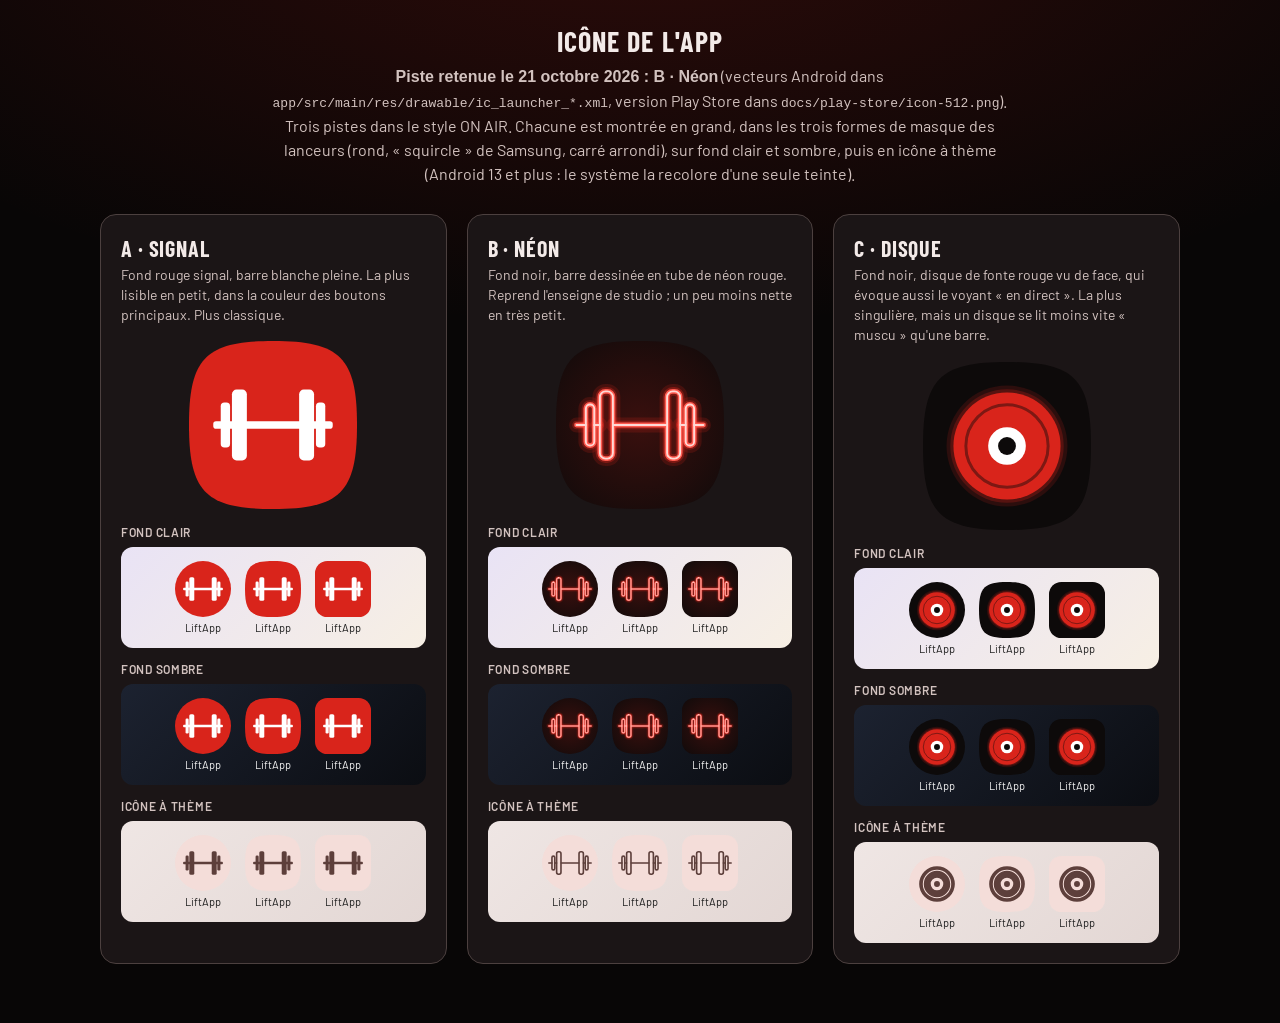
==== commit 7e67e563: "feat: icône « Néon » de l'app et version 512 px pour le Play Store Barre en tube de néon rouge sur f" ====
--- a/design-system/icon.html
+++ b/design-system/icon.html
@@ -30,7 +30,9 @@
 </head>
 <body>
 <h1>Icône de l'app</h1>
-<p class="intro">Trois pistes dans le style ON AIR. Chacune est montrée en grand, dans les trois formes de masque des
+<p class="intro"><strong>Piste retenue le 21 octobre 2026 : B · Néon</strong> (vecteurs Android dans
+<code>app/src/main/res/drawable/ic_launcher_*.xml</code>, version Play Store dans <code>docs/play-store/icon-512.png</code>).<br>
+Trois pistes dans le style ON AIR. Chacune est montrée en grand, dans les trois formes de masque des
 lanceurs (rond, « squircle » de Samsung, carré arrondi), sur fond clair et sombre, puis en icône à thème
 (Android 13 et plus : le système la recolore d'une seule teinte).</p>
 <div class="options" id="options"></div>
